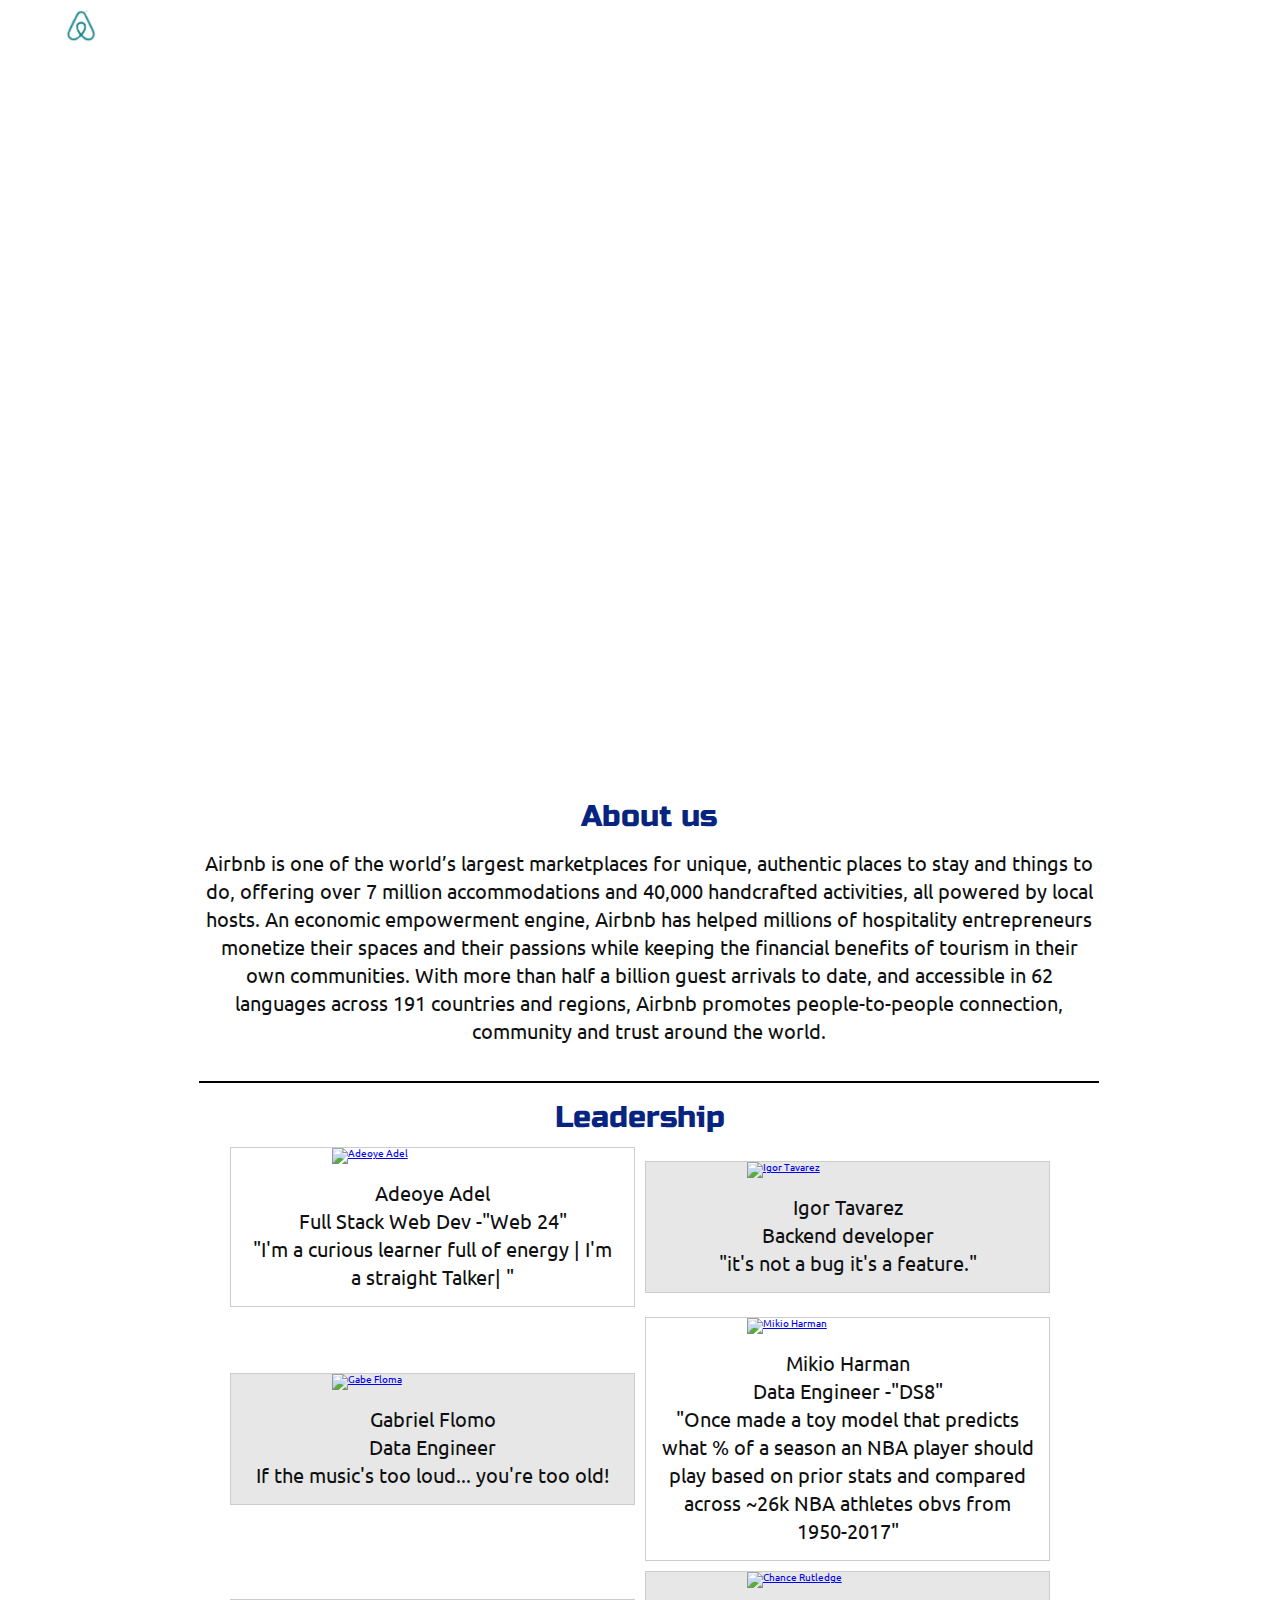
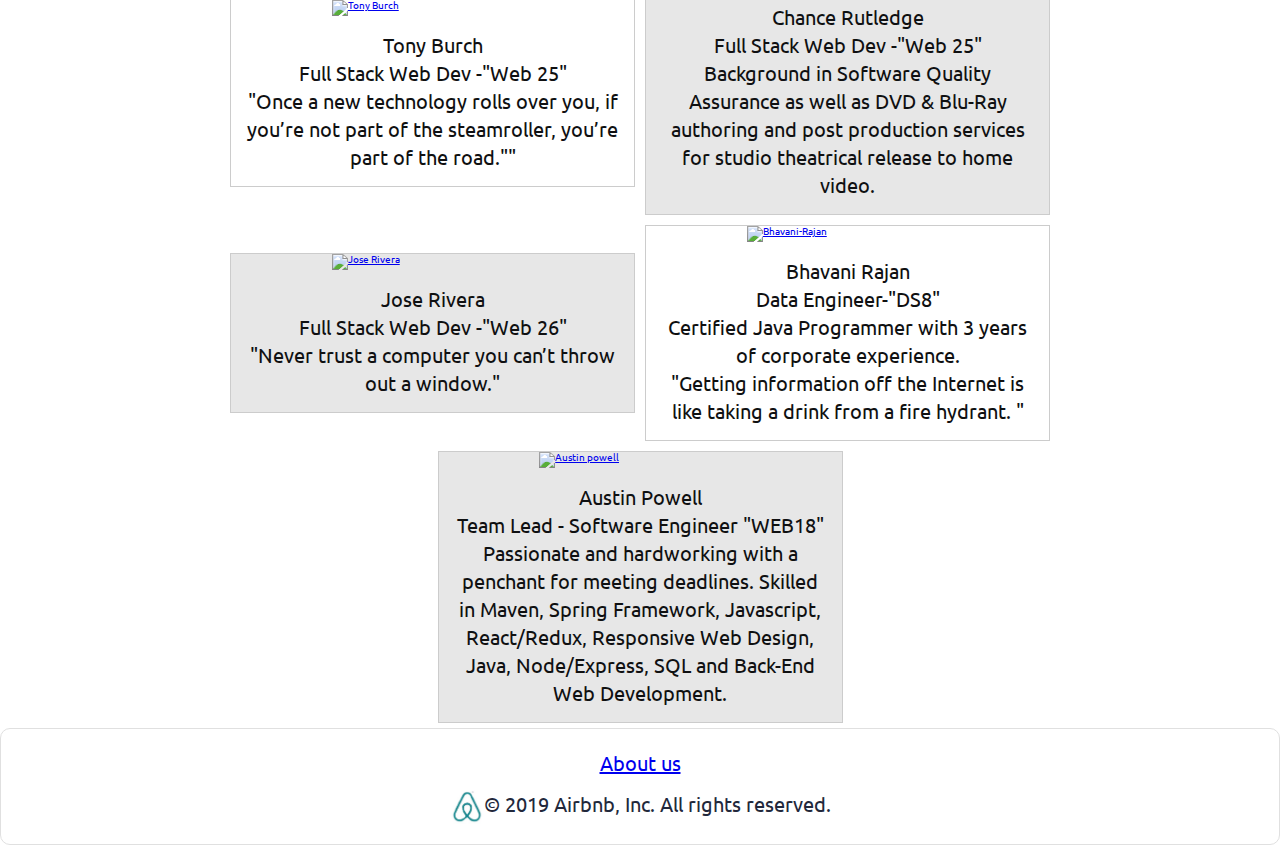
==== about.html @ b681012a "added link to footer for about us" ====
<!DOCTYPE html>
<html lang="en">
<head>
    <meta charset="UTF-8">
    <meta name="viewport" content="width=device-width, initial-scale=1.0">
    <meta http-equiv="X-UA-Compatible" content="ie=edge">
    <title>Airbnb Optimal Price</title>

    <link href="https://fonts.googleapis.com/css?family=Russo+One|Ubuntu" rel="stylesheet">
    <link href="css/index.css" rel="stylesheet">

</head>

<body>
<section class="about-heroimg">
    <!-- hero img -->
<header class="topsec">
    <div class="title">
        <a href="index.html"><img src="/img/ManyColorBelo23.jpg" style="width: 34px;"></img> </a>
    </div>
    <!-- top nav -->
    <div class="navcont">
        <nav>
            
        </nav>
            
    </div>
    <!-- end top nav -->
</header>
    
    <!-- container start -->
    <div class="about-herocont"></div>

</section>
    
    <!-- hero img ends -->
    <!-- Content starts -->
<div class="about-container about-home"> 
<section class="about-content about-One">
       
   <div class="about-content-section">
        <br><h4 style="width: 100%;text-align: center;">About us</h4>
        

        <p> Airbnb is one of the world’s largest marketplaces for unique, authentic places to stay and things to do, offering over 7 million accommodations and 40,000 handcrafted activities, all powered by local hosts. An economic empowerment engine, Airbnb has helped millions of hospitality entrepreneurs monetize their spaces and their passions while keeping the financial benefits of tourism in their own communities. With more than half a billion guest arrivals to date, and accessible in 62 languages across 191 countries and regions, Airbnb promotes people-to-people connection, community and trust around the world.


        </p>


    </div>
    <br><h4 style="width: 100%;text-align: center;">Leadership</h4><br>
    
    <div class="leadershipcont">

        <div class="leadership ">       
        <a target="_blank" href="https://github.com/adelaadeoye">
            <img src="https://avatars1.githubusercontent.com/u/15943549?s=460&v=4" alt="Adeoye Adel" width="600" height="400">
        </a>
        <div class="desc"> <p>Adeoye Adel <br> Full Stack Web Dev -"Web 24" <br> "I'm a curious learner full of energy | I'm a straight Talker| " </p></div>
        </div>
        
        <div class="leadership graybckrd">
        <a target="_blank" href="https://avatars1.githubusercontent.com/u/40846384?s=460&v=4">
            <img src="https://avatars1.githubusercontent.com/u/40846384?s=460&v=4" alt="Igor Tavarez" width="600" height="400">
        </a>
        <div class="desc"> <p>Igor Tavarez <br> Backend developer <br>"it's not a bug it's a feature."</p></div>
        </div>
        
        <div class="leadership graybckrd">
        <a target="_blank" href="https://github.com/Gabe-flomo">
            <img src="https://avatars0.githubusercontent.com/u/44428182?s=460&v=4" alt="Gabe Floma" width="600" height="400">
        </a>
        <div class="desc"><p>Gabriel Flomo <br> Data Engineer <br> If the music's too loud... you're too old!</p></div>
        </div>
        
        <div class="leadership">
        <a target="_blank" href="https://github.com/mpHarm88">
            <img src="https://avatars3.githubusercontent.com/u/49764112?s=460&v=4" alt="Mikio Harman" width="600" height="400">
        </a>
        <div class="desc"><p>Mikio Harman<br> Data Engineer -"DS8"<br> "Once made a toy model that predicts what % of a season an NBA player should play based on prior stats and compared across ~26k NBA athletes obvs from 1950-2017"    </p>
        </div>
        </div>
        <div class="leadership ">
        <a target="_blank" href="https://github.com/TLBdev">
            <img src="https://avatars1.githubusercontent.com/u/55675539?s=460&v=4" alt="Tony Burch" width="600" height="400">
        </a>
        <div class="desc"> <p>Tony Burch <br> Full Stack Web Dev -"Web 25" <br> "Once a new technology rolls over you, if you’re not part of the steamroller, you’re part of the road."" </p></div>
        </div>
        <div class="leadership graybckrd">
        <a target="_blank" href="https://github.com/crutledgedev">
            <img src="https://avatars0.githubusercontent.com/u/55863225?s=460&v=4" alt="Chance Rutledge" width="600" height="400">
        </a>
        <div class="desc"><p>Chance Rutledge <br> Full Stack Web Dev -"Web 25" <br> Background in Software Quality Assurance as well as DVD & Blu-Ray authoring and post production services for studio theatrical release to home video.</p></div>
        </div>
        <div class="leadership graybckrd">
        <a target="_blank" href="https://github.com/Jrive204">
            <img src="https://avatars1.githubusercontent.com/u/56930065?s=460&v=4" alt="Jose Rivera" width="600" height="400">
        </a>
        <div class="desc"><p>Jose Rivera <br> Full Stack Web Dev -"Web 26" <br> "Never trust a computer you can’t throw out a window." </p></div>
        </div>
        <div class="leadership">
            <a target="_blank" href="https://github.com/Bhavani-Rajan">
                <img src="https://ca.slack-edge.com/T4JUEB3ME-UFJQV2R0F-37e141b1c14b-512" alt="Bhavani-Rajan" width="600" height="400">
            </a>
            <div class="desc"><p>Bhavani Rajan <br> Data Engineer-"DS8"<br> Certified Java Programmer with 3 years of corporate experience.<br>"Getting information off the Internet is like taking a drink from a fire hydrant.
                "</p></div>
        </div>
        
        <div class="leadership graybckrd">
        <a target="_blank" href="https://github.com/A-Powell">
            <img src="https://ca.slack-edge.com/T4JUEB3ME-UFCL8RU10-76fb344edc27-512" alt="Austin powell" width="600" height="400">
        </a>
        <div class="desc"><p>Austin Powell<br> Team Lead - Software Engineer "WEB18"<br> Passionate and hardworking with a penchant for meeting deadlines. Skilled in Maven, Spring Framework, Javascript, React/Redux, Responsive Web Design, Java, Node/Express, SQL and Back-End Web Development. 

        </p></div>
        </div>
    </div>


    </div>
    <footer>
            <div style="padding-bottom: 1%;">
                <a href="about.html"><p>About us</p></a>
            </div>
            <div style="display: flex;">
                <img src="/img/ManyColorBelo23.jpg" style="width: 34px;" alt="copyright"></img>
                <p>© 2019 Airbnb, Inc. All rights reserved.</p>
            </div>
        </footer>
</section>

</div>
---- css/index.css ----
/* http://meyerweb.com/eric/tools/css/reset/ 
   v2.0 | 20110126
   License: none (public domain)
*/
html,
body,
div,
span,
applet,
object,
iframe,
h1,
h2,
h3,
h4,
h5,
h6,
p,
blockquote,
pre,
a,
abbr,
acronym,
address,
big,
cite,
code,
del,
dfn,
em,
img,
ins,
kbd,
q,
s,
samp,
small,
strike,
strong,
sub,
sup,
tt,
var,
b,
u,
i,
center,
dl,
dt,
dd,
ol,
ul,
li,
fieldset,
form,
label,
legend,
table,
caption,
tbody,
tfoot,
thead,
tr,
th,
td,
article,
aside,
canvas,
details,
embed,
figure,
figcaption,
footer,
header,
hgroup,
menu,
nav,
output,
ruby,
section,
summary,
time,
mark,
audio,
video {
  margin: 0;
  padding: 0;
  border: 0;
  font-size: 100%;
  font: inherit;
  vertical-align: baseline;
}
/* HTML5 display-role reset for older browsers */
article,
aside,
details,
figcaption,
figure,
footer,
header,
hgroup,
menu,
nav,
section {
  display: block;
}
body {
  line-height: 1;
}
ol,
ul {
  list-style: none;
}
blockquote,
q {
  quotes: none;
}
blockquote:before,
blockquote:after,
q:before,
q:after {
  content: '';
  content: none;
}
table {
  border-collapse: collapse;
  border-spacing: 0;
}
* {
  box-sizing: border-box;
}
html {
  font-size: 62.5%;
}
html,
body {
  font-family: 'Ubuntu', sans-serif;
  color: #0f1011;
}
h1,
h2,
h3,
h4,
h5 {
  font-family: 'Russo One', sans-serif;
  color: #072580;
}
h1 {
  font-size: 6rem;
  color: white;
}
@media (max-width: 500px) {
  h1 {
    font-size: 5rem;
  }
}
h2 {
  padding-top: 2%;
  font-size: 3.2rem;
}
h3 {
  font-size: 2.8rem;
}
h4 {
  font-size: 3rem;
}
p {
  font-size: 2rem;
  line-height: 1.4;
}
@media (max-width: 500px) {
  p {
    font-size: 1.7rem;
  }
}
.container {
  background-color: whitesmoke;
  width: 100%;
  margin: 0 auto;
}
@media (max-width: 500px) {
  .container {
    margin: 0 auto;
  }
}
.topsec {
  display: flex;
  flex-wrap: wrap;
  align-items: center;
  background-color: white;
  padding: 9px;
  padding-left: 5%;
  padding-right: 5%;
  position: fixed ;
  width: 100%;
  margin: 0 auto;
}
.topsec .title {
  width: 50%;
}
.topsec .navcont {
  width: 50%;
  margin: 0 auto;
}
@media (max-width: 500px) {
  .topsec .navcont {
    align-items: center;
    justify-content: flex-start;
    width: auto;
  }
}
.topsec .navcont nav {
  display: flex;
  justify-content: flex-end;
}
.topsec .navcont nav .btn {
  display: block;
  background-color: #db3742;
  width: 120px;
  height: 35px;
  font-size: 2rem;
  border-radius: 10px;
  color: white;
}
@media (max-width: 500px) {
  .topsec .navcont nav .btn {
    border-radius: 0px;
  }
}
footer {
  width: 100%;
  margin: 0 auto;
  color: #22283B;
  background: white;
  padding: 20px 0;
  border: 1px double #e0e0e0;
  border-radius: 10px;
  display: flex;
  justify-content: center;
  align-items: center;
  flex-direction: column;
}
@media (max-width: 850px) {
  footer {
    max-width: 800px;
    width: 100%;
    margin: 0 auto;
  }
}
@media (max-width: 500px) {
  footer {
    max-width: 800px;
    width: 100%;
    margin: 0 auto;
  }
}
.home .heroimg {
  width: 100%;
  margin: 0 auto;
  height: 100vh;
  background-position: center;
  background-size: cover;
  background-image: url(/img/berlin-hero2.jpg);
  display: flex;
}
@media (max-width: 500px) {
  .home .heroimg {
    width: 100%;
  }
}
.home .herocont {
  display: flex;
  flex-flow: column wrap;
  justify-content: center;
  align-items: center;
  width: 50%;
  height: 55%;
  text-align: center;
  margin-left: 25%;
  margin-top: 18%;
}
@media (max-width: 500px) {
  .home .herocont {
    width: 100%;
    margin-left: 0;
    margin-top: 25%;
  }
}
.home .herocont .Berlin {
  color: whitesmoke;
  font-size: 15rem;
  font-family: 'Bree Serif', serif;
  font-weight: 900;
}
.home .herocont .btn {
  display: block;
  background-color: #db3742;
  width: 120px;
  height: 35px;
  font-size: 2rem;
  border-radius: 10px;
  color: white;
}
@media (max-width: 500px) {
  .home .herocont .btn {
    border-radius: 0px;
  }
}
.home .One {
  background-color: rgba(15, 16, 17, 0.1);
  align-items: center;
  width: 100%;
}
.home .two {
  align-content: 0;
  justify-content: space-evenly !important;
}
.home .three {
  background-color: rgba(15, 16, 17, 0.1);
}
.home .content {
  text-align: center;
  padding-bottom: 50px;
  display: flex;
  flex-flow: row wrap;
  justify-content: center;
  align-items: 0;
  margin: 0 auto;
}
.home .content .content-one-img {
  padding-top: 2%;
  display: flex;
  flex-wrap: wrap;
}
.home .content h1 {
  width: 100%;
  padding-top: 4%;
}
.home .content h4 {
  padding-top: 2%;
  padding-bottom: 3%;
}
.home .content .content-section {
  display: flex;
  flex-flow: column wrap;
  justify-content: flex-end;
  align-items: center;
  width: 29%;
  padding-top: 4%;
  padding-bottom: 4%;
  border-bottom: 2px solid black;
  margin: 1%;
}
.home .content .content-section .flag {
  display: inline;
}
.home .content .content-section .guest1 {
  border-radius: 40%;
  margin-bottom: 5%;
}
@media (max-width: 850px) {
  .home .content .content-section {
    width: 100%;
    margin: 0 auto;
  }
}
@media (max-width: 500px) {
  .home .content .content-section {
    width: 100%;
    margin: 0 auto;
  }
}
.about-heroimg {
  background-image: url(/img/about-hero.jpg);
  width: 100%;
  margin: 0 auto;
  height: 85vh;
  object-fit: cover;
  background-position: center;
  background-size: cover;
  display: flex;
}
@media (max-width: 850px) {
  .about-heroimg {
    background-position: right;
  }
}
.about-container {
  max-width: 900px;
  width: 90%;
  margin: 0 auto;
}
@media (max-width: 500px) {
  .about-container {
    margin: 0 auto;
  }
}
.about-container .about-content-section {
  display: flex;
  flex-flow: row wrap;
  justify-content: flex-start;
  align-items: center;
  width: 100%;
  padding-top: 3%;
  padding-bottom: 4%;
  border-bottom: 2px solid black;
  margin: 1%;
}
.about-container .about-content-section h4 {
  padding-bottom: 2%;
}
.about-container .about-content-section p {
  text-align: center;
}
.about-container .about-content-section .guest1 {
  border-radius: 40%;
  margin-bottom: 5%;
}
@media (max-width: 850px) {
  .about-container .about-content-section {
    width: 100%;
    margin: 0 auto;
  }
}
@media (max-width: 500px) {
  .about-container .about-content-section {
    width: 100%;
    margin: 0 auto;
  }
}
.about-container .leadershipcont {
  display: flex;
  flex-flow: row wrap;
  justify-content: center;
  align-items: center;
  width: 100%;
}
.about-container .leadershipcont img {
  margin-left: 25%;
}
.about-container .leadershipcont .graybckrd {
  background-color: rgba(15, 16, 17, 0.1);
}
.about-container .leadershipcont .leadership {
  margin: 0 auto;
  width: 45%;
  margin: 5px;
  border: 1px solid #ccc;
}
@media (max-width: 500px) {
  .about-container .leadershipcont .leadership {
    width: 100%;
    margin: 0 auto;
  }
}
@media (max-width: 850px) {
  .about-container .leadershipcont .leadership {
    width: 100%;
    margin: 0 auto;
  }
}
.about-container .leadershipcont div.leadership:hover {
  border: 1px solid #777;
}
.about-container .leadershipcont div.leadership img {
  width: 50%;
  height: auto;
}
.about-container .leadershipcont div.desc {
  padding: 15px;
  text-align: center;
}
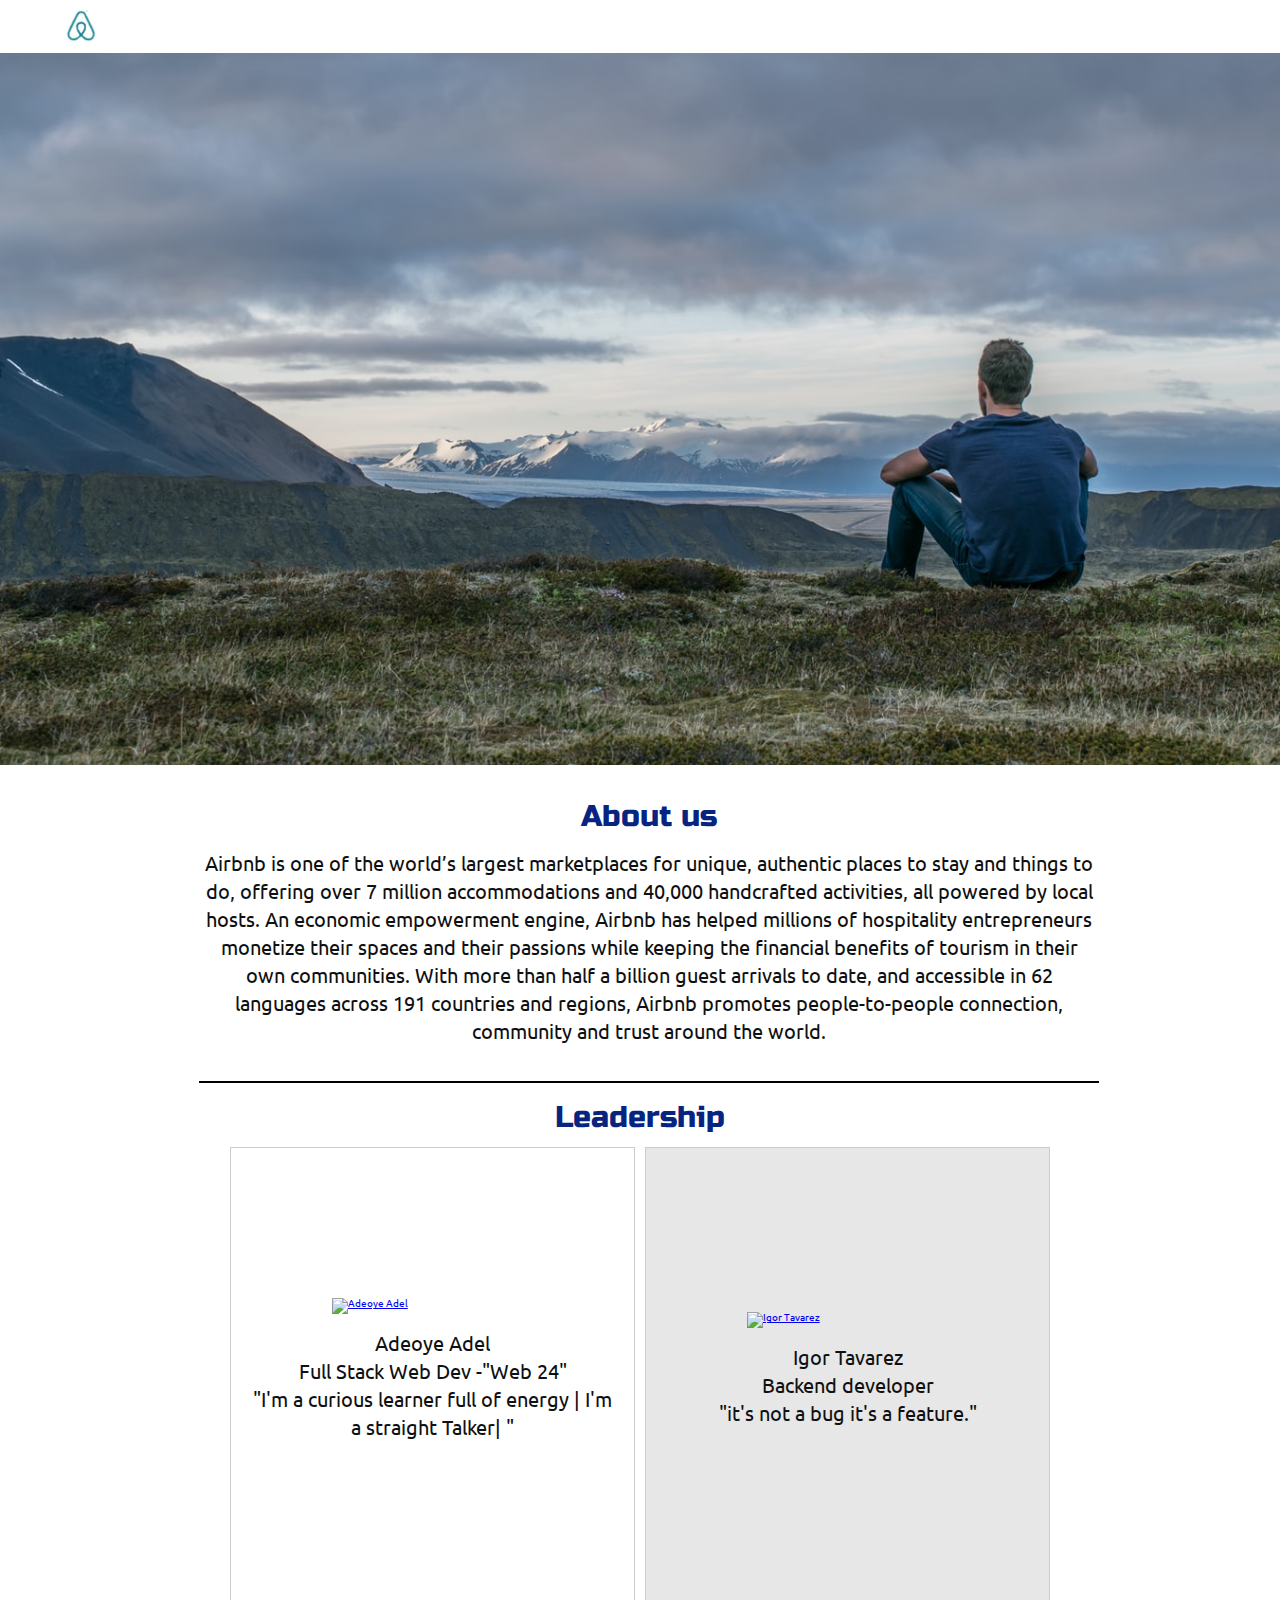
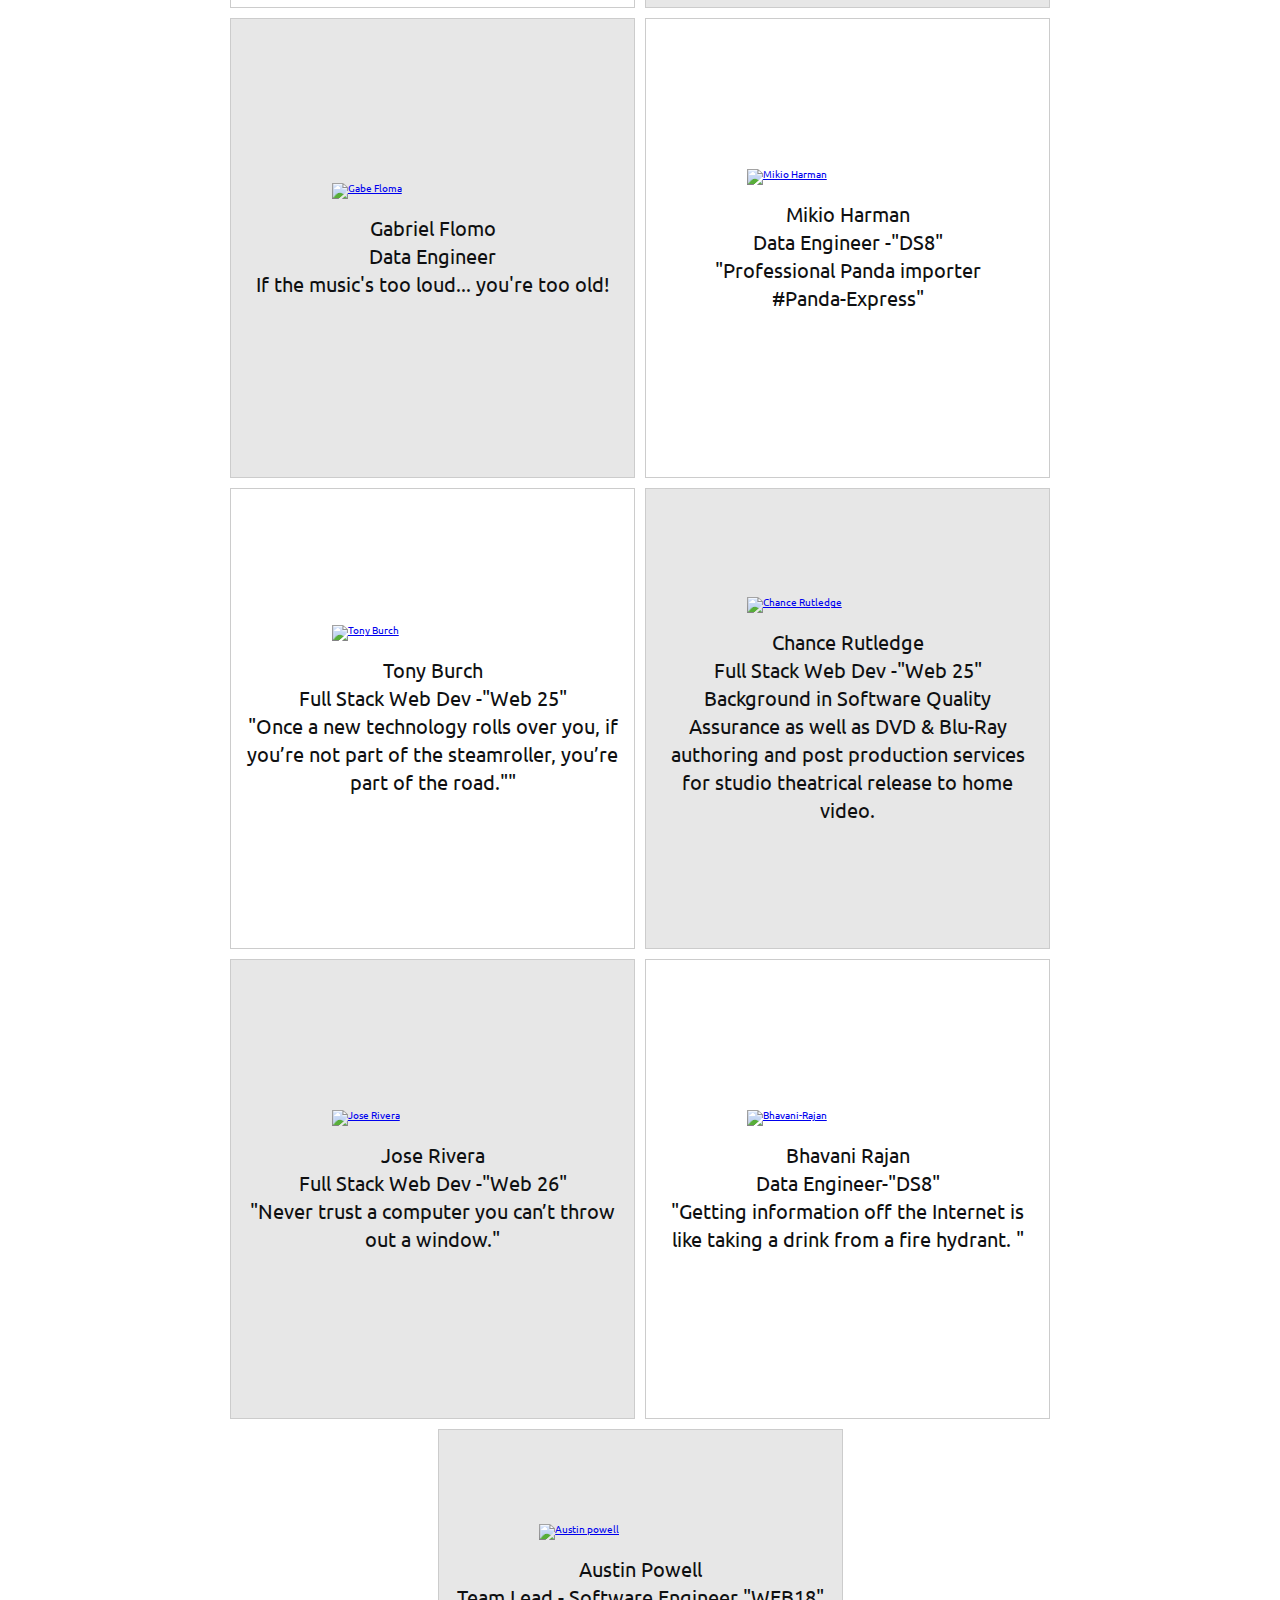
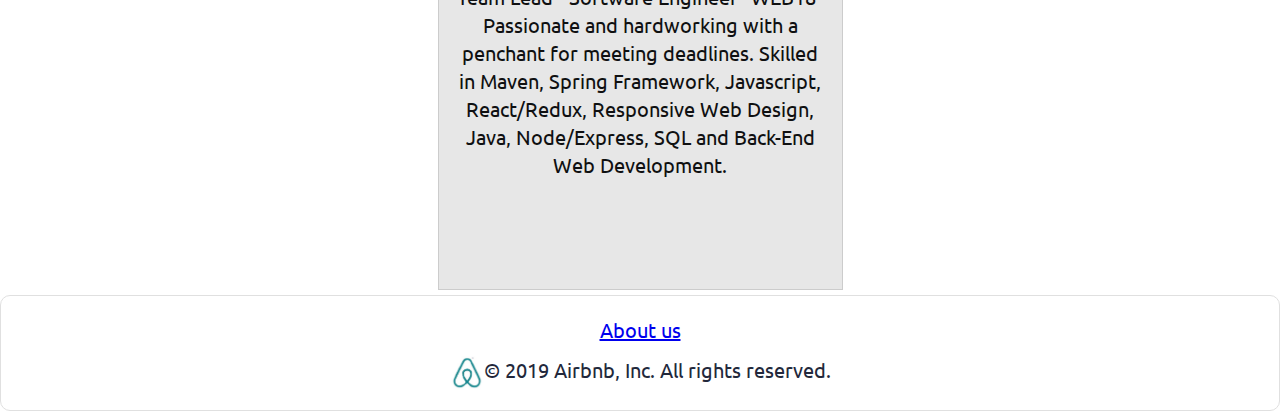
==== commit a5e9bebd: "Merge pull request #4 from Jrive204/Jose-Rivera" ====
--- a/about.html
+++ b/about.html
@@ -78,7 +78,7 @@
         <a target="_blank" href="https://github.com/mpHarm88">
             <img src="https://avatars3.githubusercontent.com/u/49764112?s=460&v=4" alt="Mikio Harman" width="600" height="400">
         </a>
-        <div class="desc"><p>Mikio Harman<br> Data Engineer -"DS8"<br> "Once made a toy model that predicts what % of a season an NBA player should play based on prior stats and compared across ~26k NBA athletes obvs from 1950-2017"    </p>
+        <div class="desc"><p>Mikio Harman<br> Data Engineer -"DS8"<br> "Professional Panda importer <br> #Panda-Express"    </p>
         </div>
         </div>
         <div class="leadership ">
@@ -103,7 +103,7 @@
             <a target="_blank" href="https://github.com/Bhavani-Rajan">
                 <img src="https://ca.slack-edge.com/T4JUEB3ME-UFJQV2R0F-37e141b1c14b-512" alt="Bhavani-Rajan" width="600" height="400">
             </a>
-            <div class="desc"><p>Bhavani Rajan <br> Data Engineer-"DS8"<br> Certified Java Programmer with 3 years of corporate experience.<br>"Getting information off the Internet is like taking a drink from a fire hydrant.
+            <div class="desc"><p>Bhavani Rajan <br> Data Engineer-"DS8"<br> "Getting information off the Internet is like taking a drink from a fire hydrant.
                 "</p></div>
         </div>
         
--- a/css/index.css
+++ b/css/index.css
@@ -395,6 +395,11 @@
     margin: 0 auto;
   }
 }
+@media (max-width: 850px) {
+  .about-container {
+    margin: 0 auto;
+  }
+}
 .about-container .about-content-section {
   display: flex;
   flex-flow: row wrap;
@@ -442,19 +447,27 @@
   background-color: rgba(15, 16, 17, 0.1);
 }
 .about-container .leadershipcont .leadership {
-  margin: 0 auto;
+  display: flex;
+  flex-direction: column;
+  justify-content: center;
+  margin: 0 auto;
+  height: 460.5px;
   width: 45%;
   margin: 5px;
   border: 1px solid #ccc;
 }
 @media (max-width: 500px) {
   .about-container .leadershipcont .leadership {
+    padding: 1%;
+    height: auto;
     width: 100%;
     margin: 0 auto;
   }
 }
 @media (max-width: 850px) {
   .about-container .leadershipcont .leadership {
+    padding: 1%;
+    height: auto;
     width: 100%;
     margin: 0 auto;
   }
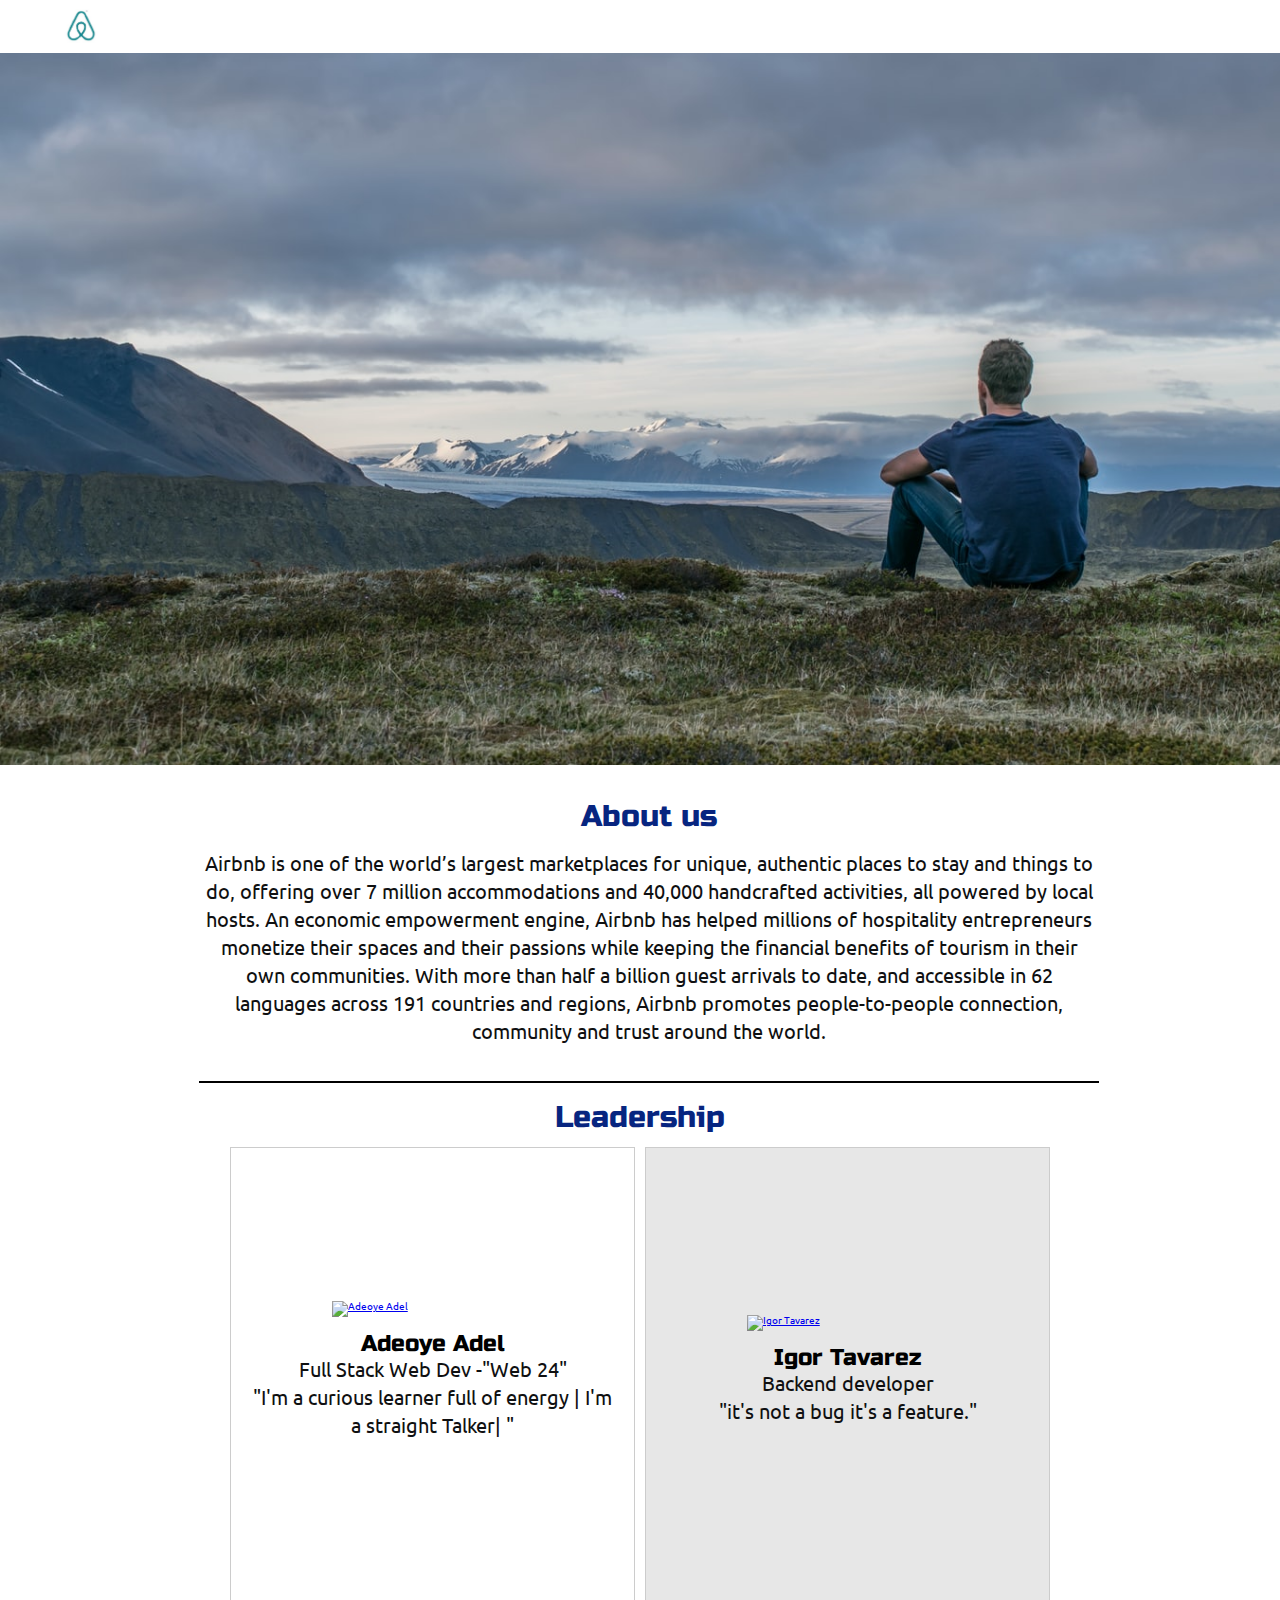
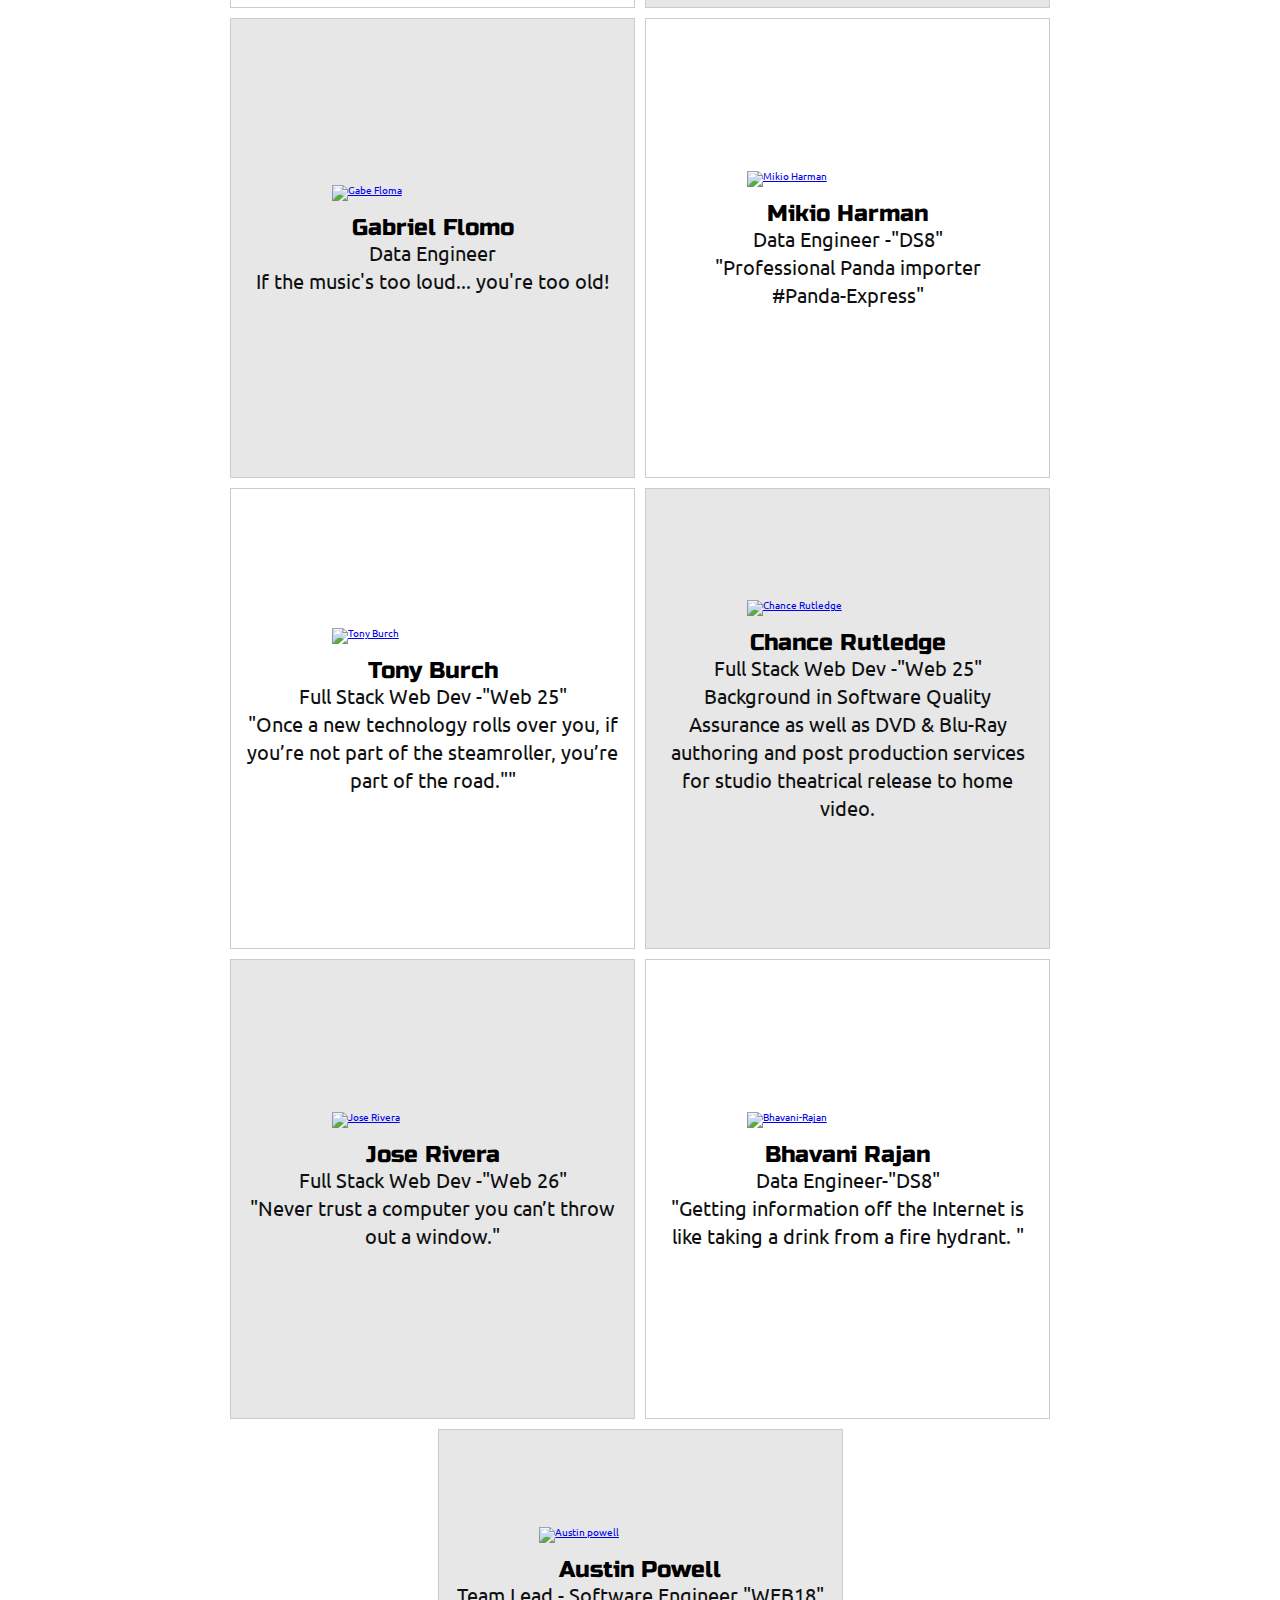
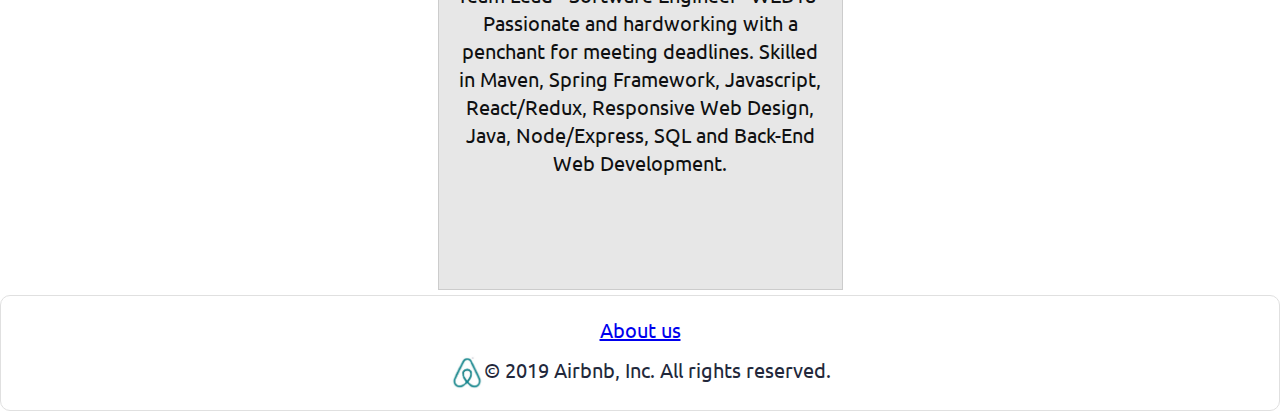
==== commit 44aa1209: "styled about us a bit with h5 names" ====
--- a/about.html
+++ b/about.html
@@ -12,122 +12,143 @@
 </head>
 
 <body>
-<section class="about-heroimg">
-    <!-- hero img -->
+<section class="about-heroimg" alt="man staring at mountains">
+<!-- hero img -->
 <header class="topsec">
+
     <div class="title">
         <a href="index.html"><img src="/img/ManyColorBelo23.jpg" style="width: 34px;"></img> </a>
     </div>
-    <!-- top nav -->
+<!-- top nav -->
     <div class="navcont">
         <nav>
-            
+
         </nav>
-            
-    </div>
-    <!-- end top nav -->
+   </div>
+<!-- end top nav -->
 </header>
     
-    <!-- container start -->
-    <div class="about-herocont"></div>
+
 
 </section>
-    
-    <!-- hero img ends -->
-    <!-- Content starts -->
+<!-- hero img ends -->
+
+<!-- Content starts -->
+<!-- Container starts -->
 <div class="about-container about-home"> 
+
 <section class="about-content about-One">
        
    <div class="about-content-section">
-        <br><h4 style="width: 100%;text-align: center;">About us</h4>
-        
+        <br><h4 style="width: 100%;text-align: center;">About us</h4>      
+        <p> Airbnb is one of the world’s largest marketplaces for unique, authentic places to stay and things to do, offering over 7 million accommodations and 40,000 handcrafted activities, all powered by local hosts. An economic empowerment engine, Airbnb has helped millions of hospitality entrepreneurs monetize their spaces and their passions while keeping the financial benefits of tourism in their own communities. With more than half a billion guest arrivals to date, and accessible in 62 languages across 191 countries and regions, Airbnb promotes people-to-people connection, community and trust around the world.
+        </p>
+   </div>
 
-        <p> Airbnb is one of the world’s largest marketplaces for unique, authentic places to stay and things to do, offering over 7 million accommodations and 40,000 handcrafted activities, all powered by local hosts. An economic empowerment engine, Airbnb has helped millions of hospitality entrepreneurs monetize their spaces and their passions while keeping the financial benefits of tourism in their own communities. With more than half a billion guest arrivals to date, and accessible in 62 languages across 191 countries and regions, Airbnb promotes people-to-people connection, community and trust around the world.
-
-
-        </p>
-
-
-    </div>
-    <br><h4 style="width: 100%;text-align: center;">Leadership</h4><br>
+       <br><h4 style="width: 100%;text-align: center;">Leadership</h4><br>
+<!-- Leadership photo section starts -->
     
     <div class="leadershipcont">
 
         <div class="leadership ">       
-        <a target="_blank" href="https://github.com/adelaadeoye">
+            <a target="_blank" href="https://github.com/adelaadeoye">
             <img src="https://avatars1.githubusercontent.com/u/15943549?s=460&v=4" alt="Adeoye Adel" width="600" height="400">
+            </a>
+        <div class="desc"><h5>Adeoye Adel</h5> 
+            <p>Full Stack Web Dev -"Web 24" <br> "I'm a curious learner full of energy | I'm a straight Talker| " </p></div>
+        
+    </div>
+        
+    <div class="leadership graybckrd">
+        <a target="_blank" href="https://avatars1.githubusercontent.com/u/40846384?s=460&v=4">
+        <img src="https://avatars1.githubusercontent.com/u/40846384?s=460&v=4" alt="Igor Tavarez" width="600" height="400">
+         </a>
+    <div class="desc"> <h5>Igor Tavarez</h5> <p>Backend developer <br>"it's not a bug it's a feature."</p>
+    </div>
+
+    </div>
+    
+    <div class="leadership graybckrd">
+        <a target="_blank" href="https://github.com/Gabe-flomo">
+        <img src="https://avatars0.githubusercontent.com/u/44428182?s=460&v=4" alt="Gabe Floma" width="600" height="400">
         </a>
-        <div class="desc"> <p>Adeoye Adel <br> Full Stack Web Dev -"Web 24" <br> "I'm a curious learner full of energy | I'm a straight Talker| " </p></div>
-        </div>
+    <div class="desc"> <h5>Gabriel Flomo</h5> <p>  Data Engineer <br> If the music's too loud... you're too old!</p>
+    </div>
+
+    </div>
+    
+    <div class="leadership">
+        <a target="_blank" href="https://github.com/mpHarm88">
+        <img src="https://avatars3.githubusercontent.com/u/49764112?s=460&v=4" alt="Mikio Harman" width="600" height="400">
+        </a>
+    <div class="desc"> <h5>Mikio Harman</h5> <p> Data Engineer -"DS8"<br> "Professional Panda importer <br> #Panda-Express"</p>
+    </div>
+
+    </div>
+
+    <div class="leadership ">
+        <a target="_blank" href="https://github.com/TLBdev">
+        <img src="https://avatars1.githubusercontent.com/u/55675539?s=460&v=4" alt="Tony Burch" width="600" height="400">
+        </a>
+    <div class="desc"> <h5>Tony Burch</h5> <p> Full Stack Web Dev -"Web 25" <br> "Once a new technology rolls over you, if you’re not part of the steamroller, you’re part of the road."" </p>
+    </div>
+
+    </div>
+
+    <div class="leadership graybckrd">
+        <a target="_blank" href="https://github.com/crutledgedev">
+        <img src="https://avatars0.githubusercontent.com/u/55863225?s=460&v=4" alt="Chance Rutledge" width="600" height="400">
+        </a>
+    <div class="desc"> <h5>Chance Rutledge</h5><p>Full Stack Web Dev -"Web 25" <br> Background in Software Quality Assurance as well as DVD & Blu-Ray authoring and post production services for studio theatrical release to home video.</p>
+    </div>
+
+    </div>
+
+    <div class="leadership graybckrd">
+        <a target="_blank" href="https://github.com/Jrive204">
+        <img src="https://avatars1.githubusercontent.com/u/56930065?s=460&v=4" alt="Jose Rivera" width="600" height="400">
+        </a>
+    <div class="desc"> <h5>Jose Rivera</h5><p>Full Stack Web Dev -"Web 26" <br> "Never trust a computer you can’t throw out a window." </p>
+    </div>
+
+    </div>
+
+    <div class="leadership">
+        <a target="_blank" href="https://github.com/Bhavani-Rajan">
+            <img src="https://ca.slack-edge.com/T4JUEB3ME-UFJQV2R0F-37e141b1c14b-512" alt="Bhavani-Rajan" width="600" height="400">
+        </a>
+        <div class="desc"> <h5>Bhavani Rajan</h5><p>Data Engineer-"DS8"<br> "Getting information off the Internet is like taking a drink from a fire hydrant.
+            "</p></div>
+    </div>
         
-        <div class="leadership graybckrd">
-        <a target="_blank" href="https://avatars1.githubusercontent.com/u/40846384?s=460&v=4">
-            <img src="https://avatars1.githubusercontent.com/u/40846384?s=460&v=4" alt="Igor Tavarez" width="600" height="400">
-        </a>
-        <div class="desc"> <p>Igor Tavarez <br> Backend developer <br>"it's not a bug it's a feature."</p></div>
-        </div>
-        
-        <div class="leadership graybckrd">
-        <a target="_blank" href="https://github.com/Gabe-flomo">
-            <img src="https://avatars0.githubusercontent.com/u/44428182?s=460&v=4" alt="Gabe Floma" width="600" height="400">
-        </a>
-        <div class="desc"><p>Gabriel Flomo <br> Data Engineer <br> If the music's too loud... you're too old!</p></div>
-        </div>
-        
-        <div class="leadership">
-        <a target="_blank" href="https://github.com/mpHarm88">
-            <img src="https://avatars3.githubusercontent.com/u/49764112?s=460&v=4" alt="Mikio Harman" width="600" height="400">
-        </a>
-        <div class="desc"><p>Mikio Harman<br> Data Engineer -"DS8"<br> "Professional Panda importer <br> #Panda-Express"    </p>
-        </div>
-        </div>
-        <div class="leadership ">
-        <a target="_blank" href="https://github.com/TLBdev">
-            <img src="https://avatars1.githubusercontent.com/u/55675539?s=460&v=4" alt="Tony Burch" width="600" height="400">
-        </a>
-        <div class="desc"> <p>Tony Burch <br> Full Stack Web Dev -"Web 25" <br> "Once a new technology rolls over you, if you’re not part of the steamroller, you’re part of the road."" </p></div>
-        </div>
-        <div class="leadership graybckrd">
-        <a target="_blank" href="https://github.com/crutledgedev">
-            <img src="https://avatars0.githubusercontent.com/u/55863225?s=460&v=4" alt="Chance Rutledge" width="600" height="400">
-        </a>
-        <div class="desc"><p>Chance Rutledge <br> Full Stack Web Dev -"Web 25" <br> Background in Software Quality Assurance as well as DVD & Blu-Ray authoring and post production services for studio theatrical release to home video.</p></div>
-        </div>
-        <div class="leadership graybckrd">
-        <a target="_blank" href="https://github.com/Jrive204">
-            <img src="https://avatars1.githubusercontent.com/u/56930065?s=460&v=4" alt="Jose Rivera" width="600" height="400">
-        </a>
-        <div class="desc"><p>Jose Rivera <br> Full Stack Web Dev -"Web 26" <br> "Never trust a computer you can’t throw out a window." </p></div>
-        </div>
-        <div class="leadership">
-            <a target="_blank" href="https://github.com/Bhavani-Rajan">
-                <img src="https://ca.slack-edge.com/T4JUEB3ME-UFJQV2R0F-37e141b1c14b-512" alt="Bhavani-Rajan" width="600" height="400">
-            </a>
-            <div class="desc"><p>Bhavani Rajan <br> Data Engineer-"DS8"<br> "Getting information off the Internet is like taking a drink from a fire hydrant.
-                "</p></div>
-        </div>
-        
-        <div class="leadership graybckrd">
+    <div class="leadership graybckrd">
         <a target="_blank" href="https://github.com/A-Powell">
             <img src="https://ca.slack-edge.com/T4JUEB3ME-UFCL8RU10-76fb344edc27-512" alt="Austin powell" width="600" height="400">
         </a>
-        <div class="desc"><p>Austin Powell<br> Team Lead - Software Engineer "WEB18"<br> Passionate and hardworking with a penchant for meeting deadlines. Skilled in Maven, Spring Framework, Javascript, React/Redux, Responsive Web Design, Java, Node/Express, SQL and Back-End Web Development. 
-
-        </p></div>
-        </div>
+    <div class="desc"> <h5>Austin Powell</h5><p> Team Lead - Software Engineer "WEB18"<br> Passionate and hardworking with a penchant for meeting deadlines. Skilled in Maven, Spring Framework, Javascript, React/Redux, Responsive Web Design, Java, Node/Express, SQL and Back-End Web Development. 
+    </p>
     </div>
 
+    </div>
+<!--End of Leadership photo content  -->
+    </div>
 
     </div>
-    <footer>
-            <div style="padding-bottom: 1%;">
-                <a href="about.html"><p>About us</p></a>
-            </div>
-            <div style="display: flex;">
-                <img src="/img/ManyColorBelo23.jpg" style="width: 34px;" alt="copyright"></img>
-                <p>© 2019 Airbnb, Inc. All rights reserved.</p>
-            </div>
-        </footer>
+<footer>
+
+    <div style="padding-bottom: 1%;">
+        <a href="about.html"><p>About us</p></a>
+    </div>
+
+    <div style="display: flex;">
+        <img src="/img/ManyColorBelo23.jpg" style="width: 34px;" alt="copyright"></img>
+        <p>© 2019 Airbnb, Inc. All rights reserved.</p>
+    </div>
+
+</footer>
+
 </section>
+<!-- end container -->
+</div>
 
-</div>+</body>--- a/css/index.css
+++ b/css/index.css
@@ -472,6 +472,10 @@
     margin: 0 auto;
   }
 }
+.about-container .leadershipcont .leadership h5 {
+  font-size: 2.3rem;
+  color: black;
+}
 .about-container .leadershipcont div.leadership:hover {
   border: 1px solid #777;
 }
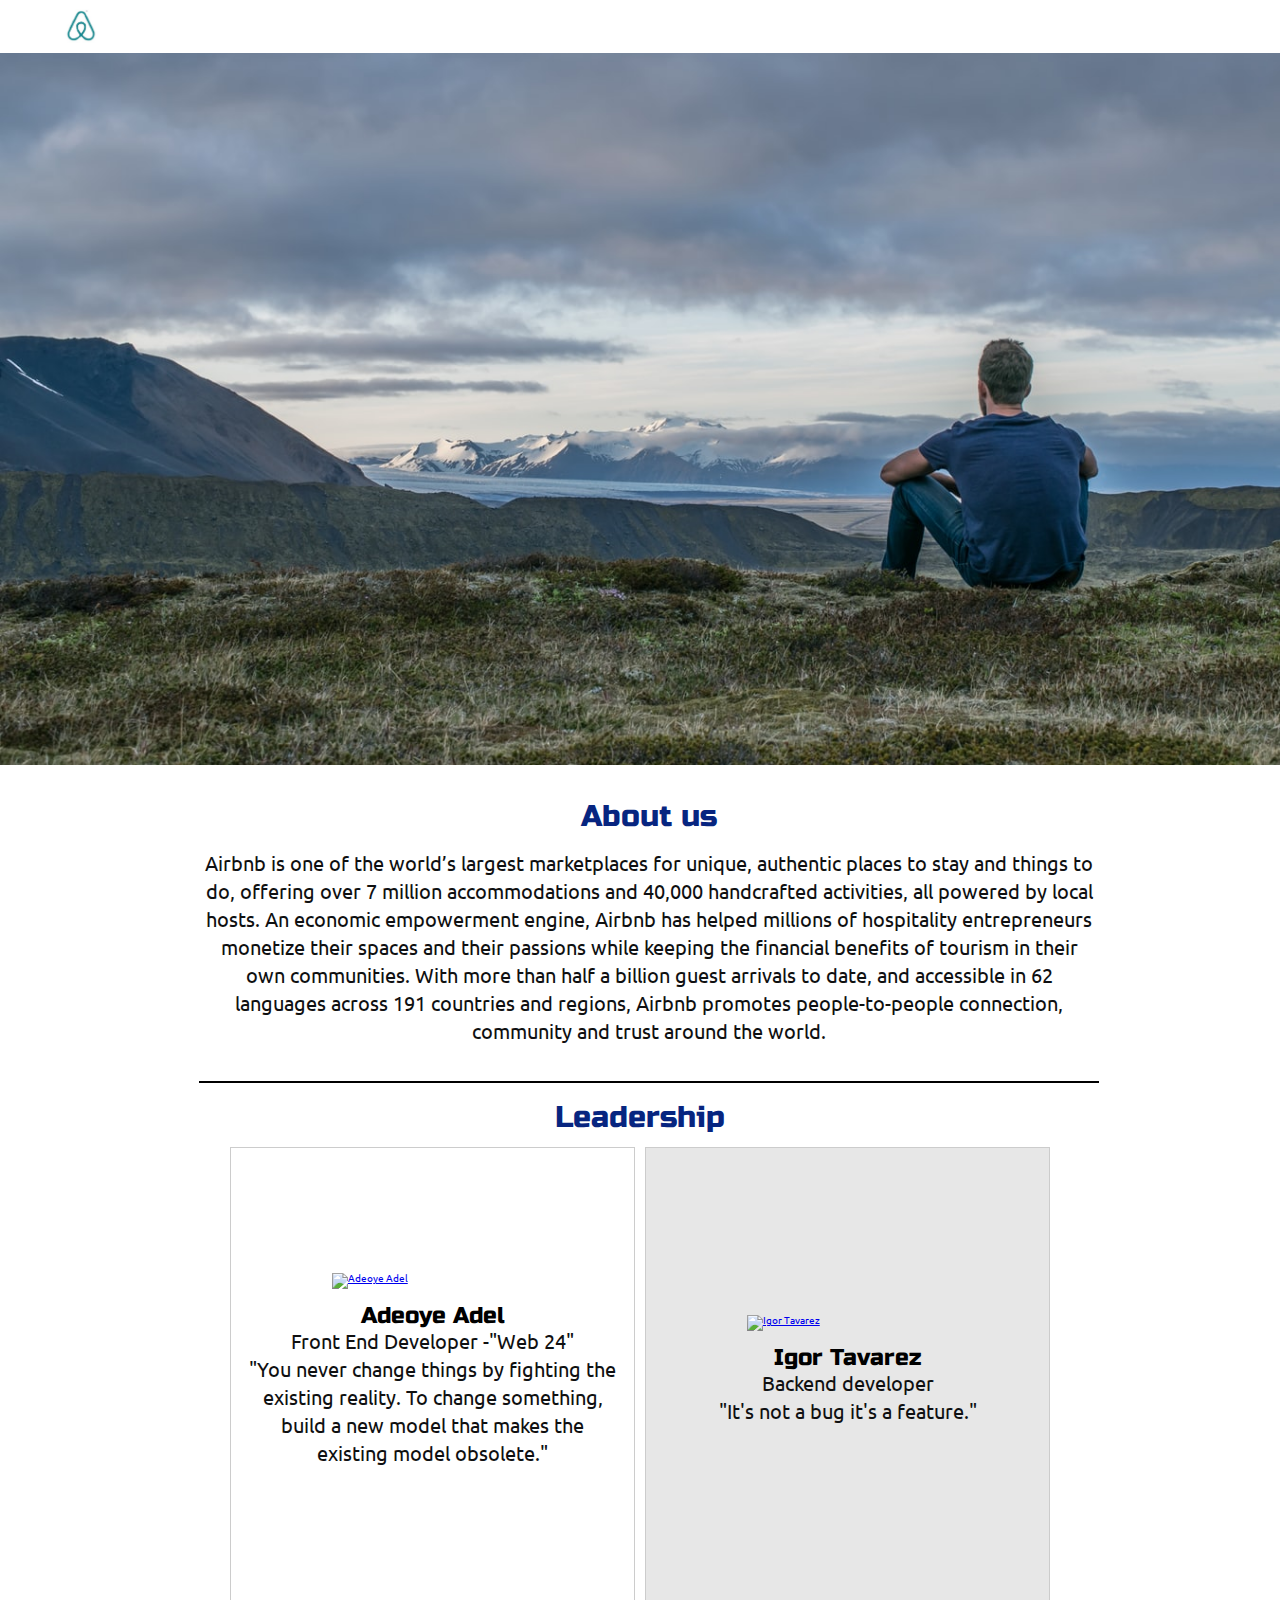
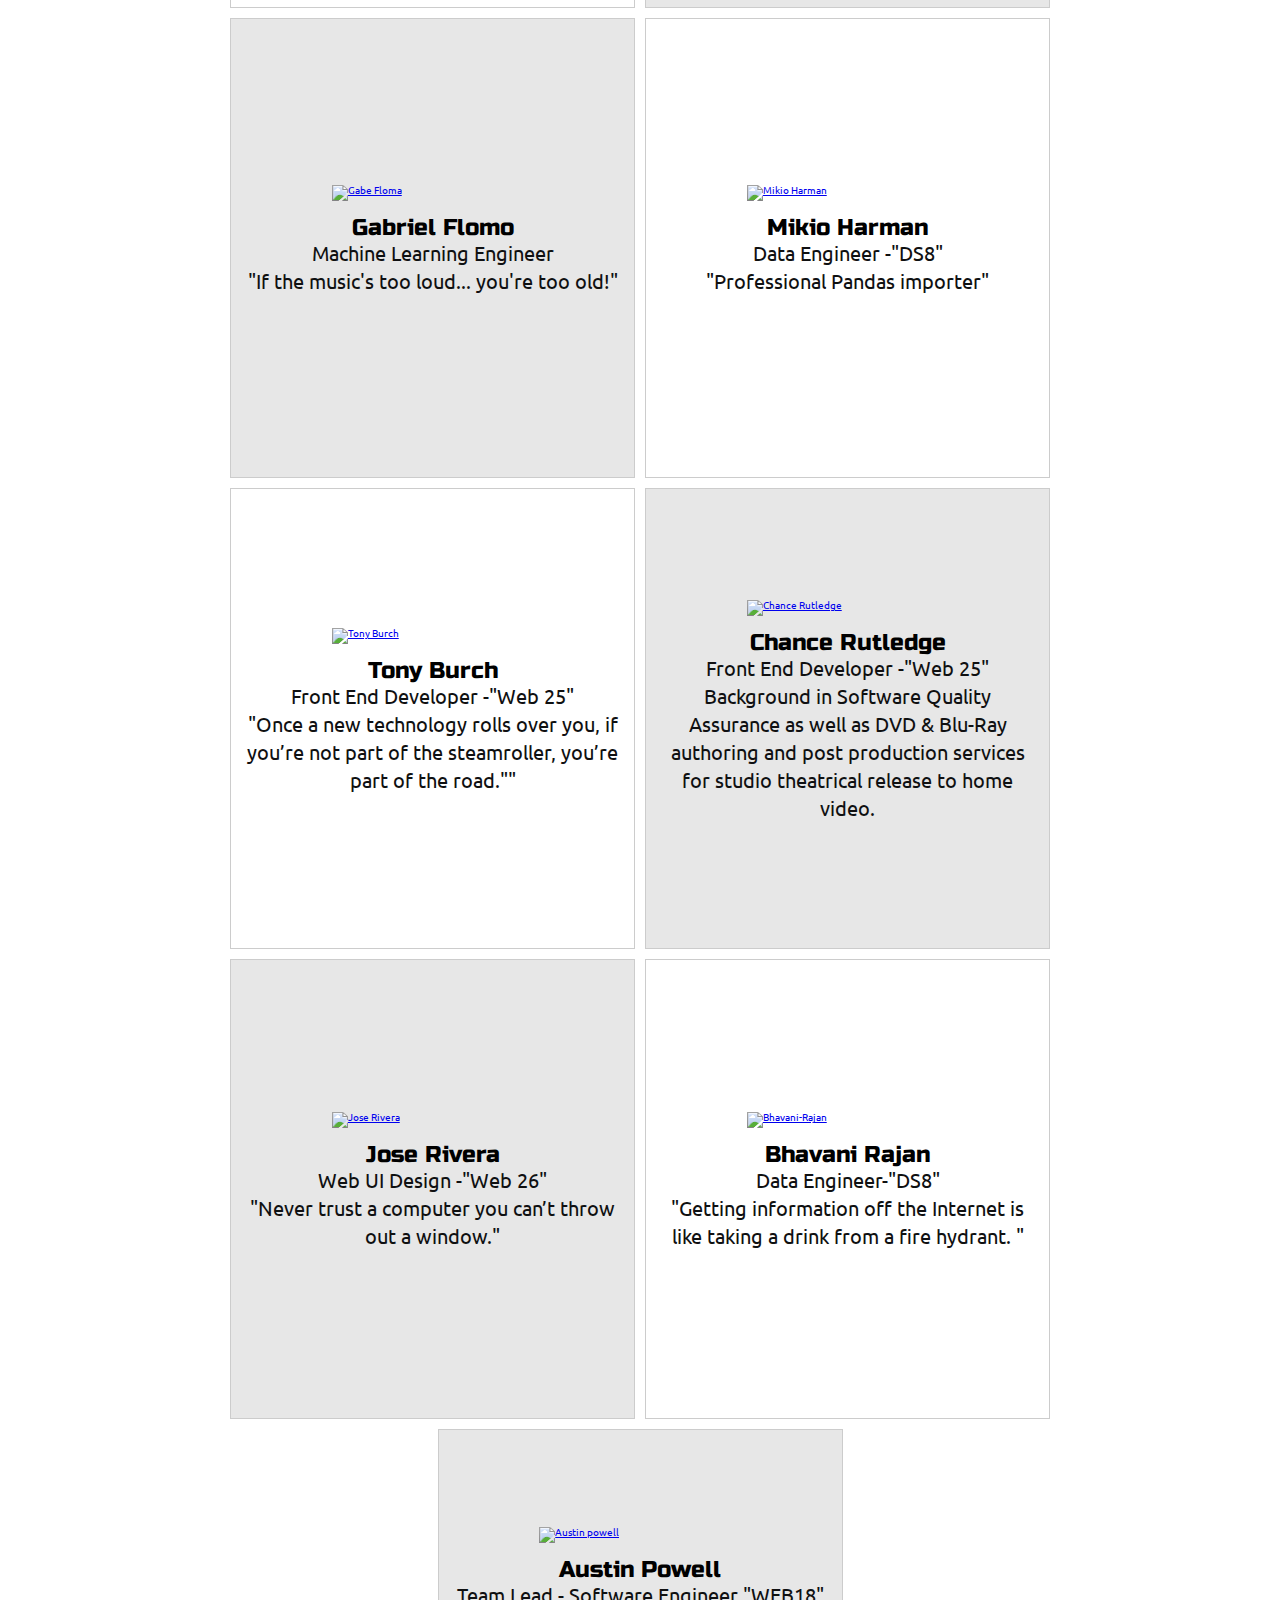
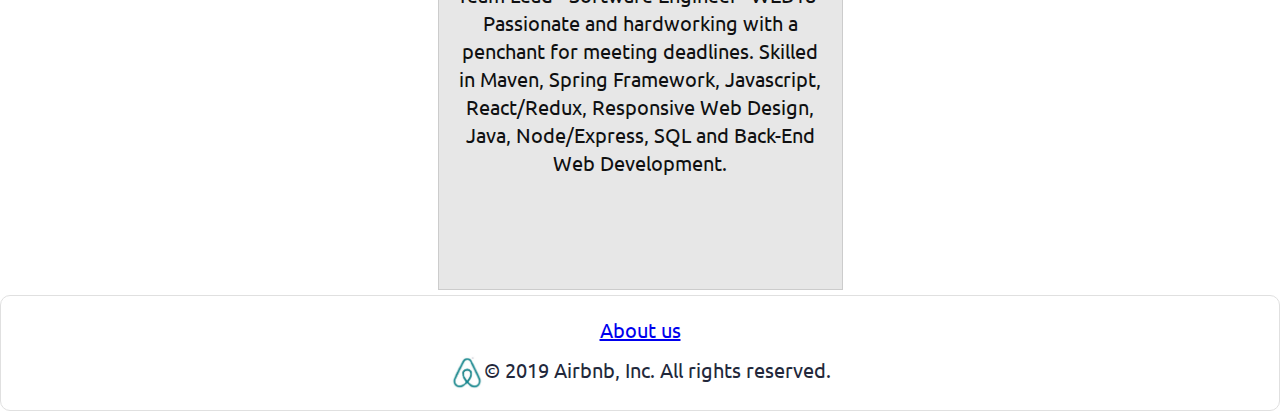
==== commit 522276ef: "finished minor tweeks" ====
--- a/about.html
+++ b/about.html
@@ -55,15 +55,16 @@
             <img src="https://avatars1.githubusercontent.com/u/15943549?s=460&v=4" alt="Adeoye Adel" width="600" height="400">
             </a>
         <div class="desc"><h5>Adeoye Adel</h5> 
-            <p>Full Stack Web Dev -"Web 24" <br> "I'm a curious learner full of energy | I'm a straight Talker| " </p></div>
+            <p> Front End Developer -"Web 24" <br> "You never change things by fighting the existing reality.
+                To change something, build a new model that makes the existing model obsolete." </p></div>
         
     </div>
         
     <div class="leadership graybckrd">
-        <a target="_blank" href="https://avatars1.githubusercontent.com/u/40846384?s=460&v=4">
+        <a target="_blank" href="https://github.com/itava0">
         <img src="https://avatars1.githubusercontent.com/u/40846384?s=460&v=4" alt="Igor Tavarez" width="600" height="400">
          </a>
-    <div class="desc"> <h5>Igor Tavarez</h5> <p>Backend developer <br>"it's not a bug it's a feature."</p>
+    <div class="desc"> <h5>Igor Tavarez</h5> <p>Backend developer <br>"It's not a bug it's a feature."</p>
     </div>
 
     </div>
@@ -72,7 +73,7 @@
         <a target="_blank" href="https://github.com/Gabe-flomo">
         <img src="https://avatars0.githubusercontent.com/u/44428182?s=460&v=4" alt="Gabe Floma" width="600" height="400">
         </a>
-    <div class="desc"> <h5>Gabriel Flomo</h5> <p>  Data Engineer <br> If the music's too loud... you're too old!</p>
+    <div class="desc"> <h5>Gabriel Flomo</h5> <p> Machine Learning Engineer <br> "If the music's too loud... you're too old!"</p>
     </div>
 
     </div>
@@ -81,7 +82,7 @@
         <a target="_blank" href="https://github.com/mpHarm88">
         <img src="https://avatars3.githubusercontent.com/u/49764112?s=460&v=4" alt="Mikio Harman" width="600" height="400">
         </a>
-    <div class="desc"> <h5>Mikio Harman</h5> <p> Data Engineer -"DS8"<br> "Professional Panda importer <br> #Panda-Express"</p>
+    <div class="desc"> <h5>Mikio Harman</h5> <p> Data Engineer -"DS8"<br> "Professional Pandas importer"</p>
     </div>
 
     </div>
@@ -90,7 +91,7 @@
         <a target="_blank" href="https://github.com/TLBdev">
         <img src="https://avatars1.githubusercontent.com/u/55675539?s=460&v=4" alt="Tony Burch" width="600" height="400">
         </a>
-    <div class="desc"> <h5>Tony Burch</h5> <p> Full Stack Web Dev -"Web 25" <br> "Once a new technology rolls over you, if you’re not part of the steamroller, you’re part of the road."" </p>
+    <div class="desc"> <h5>Tony Burch</h5> <p> Front End Developer -"Web 25" <br> "Once a new technology rolls over you, if you’re not part of the steamroller, you’re part of the road."" </p>
     </div>
 
     </div>
@@ -99,7 +100,7 @@
         <a target="_blank" href="https://github.com/crutledgedev">
         <img src="https://avatars0.githubusercontent.com/u/55863225?s=460&v=4" alt="Chance Rutledge" width="600" height="400">
         </a>
-    <div class="desc"> <h5>Chance Rutledge</h5><p>Full Stack Web Dev -"Web 25" <br> Background in Software Quality Assurance as well as DVD & Blu-Ray authoring and post production services for studio theatrical release to home video.</p>
+    <div class="desc"> <h5>Chance Rutledge</h5><p>Front End Developer -"Web 25" <br> Background in Software Quality Assurance as well as DVD & Blu-Ray authoring and post production services for studio theatrical release to home video.</p>
     </div>
 
     </div>
@@ -108,7 +109,7 @@
         <a target="_blank" href="https://github.com/Jrive204">
         <img src="https://avatars1.githubusercontent.com/u/56930065?s=460&v=4" alt="Jose Rivera" width="600" height="400">
         </a>
-    <div class="desc"> <h5>Jose Rivera</h5><p>Full Stack Web Dev -"Web 26" <br> "Never trust a computer you can’t throw out a window." </p>
+    <div class="desc"> <h5>Jose Rivera</h5><p> Web UI Design -"Web 26" <br> "Never trust a computer you can’t throw out a window." </p>
     </div>
 
     </div>
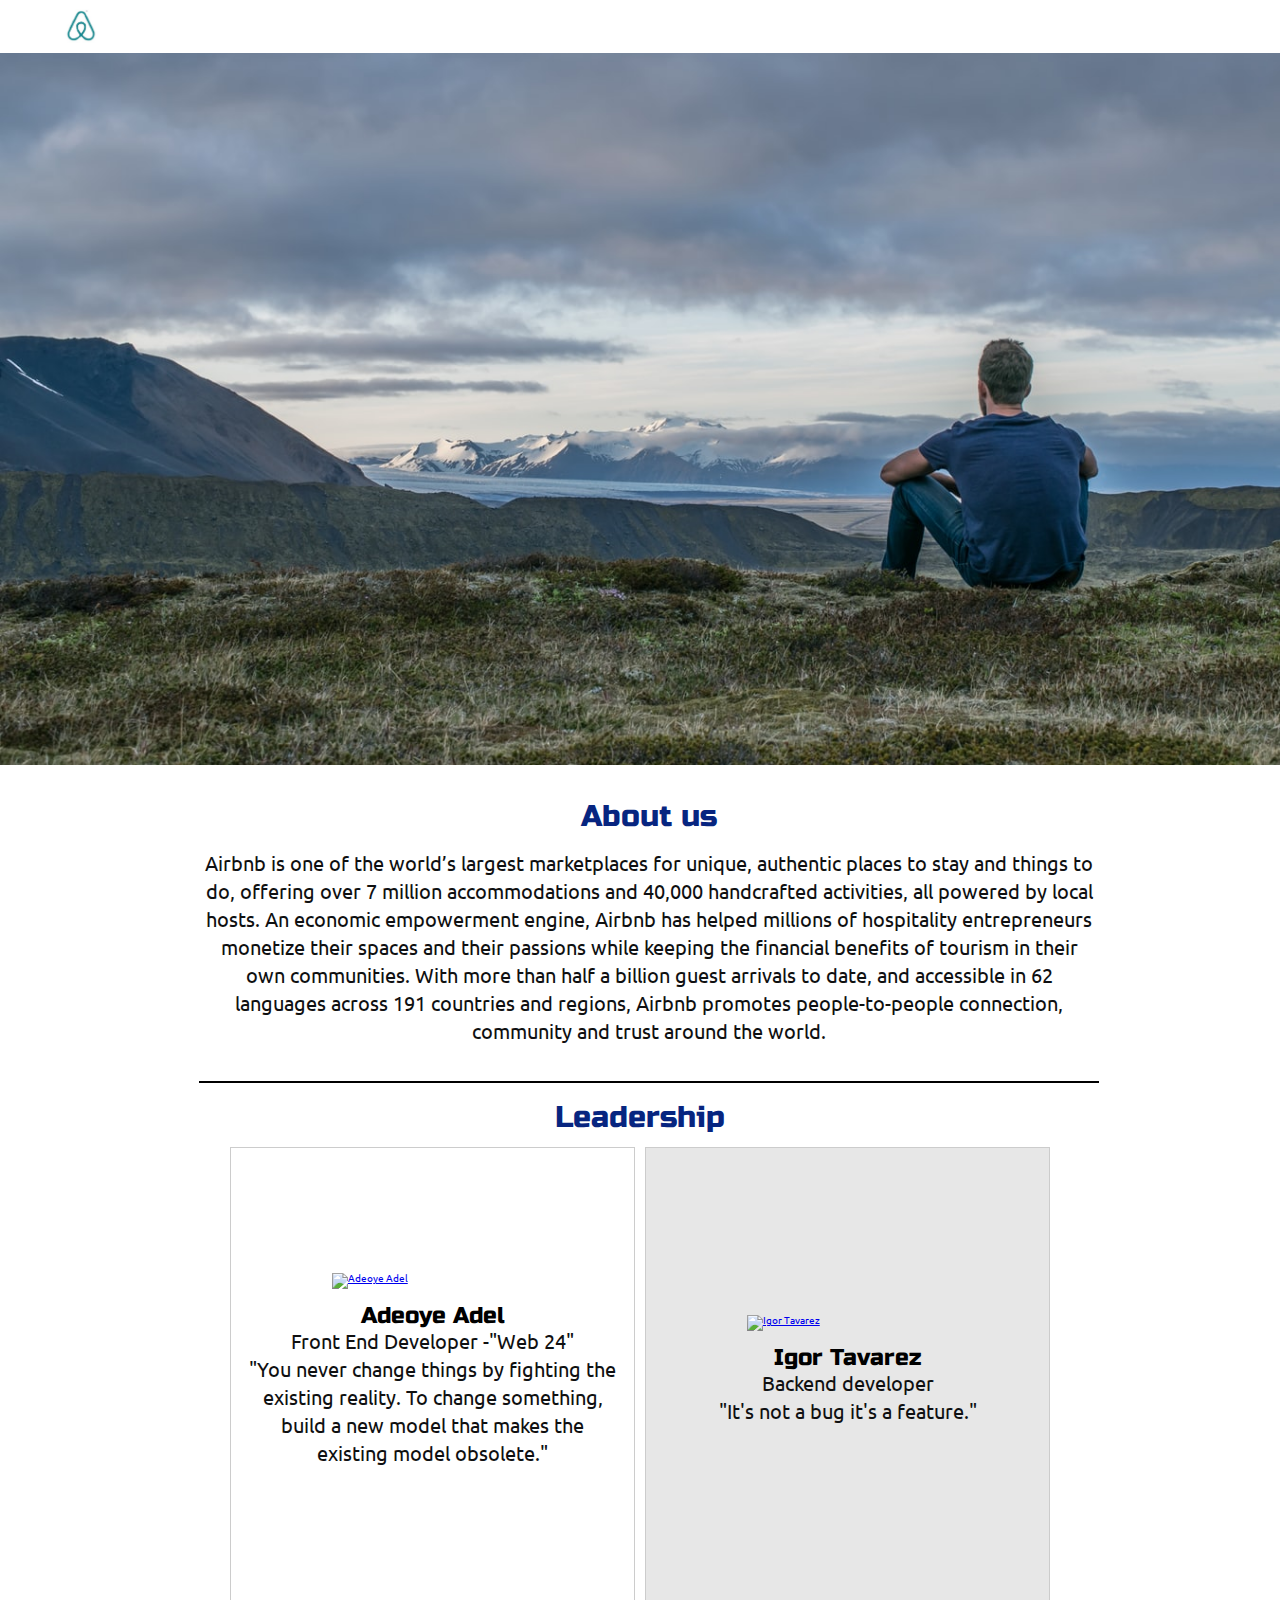
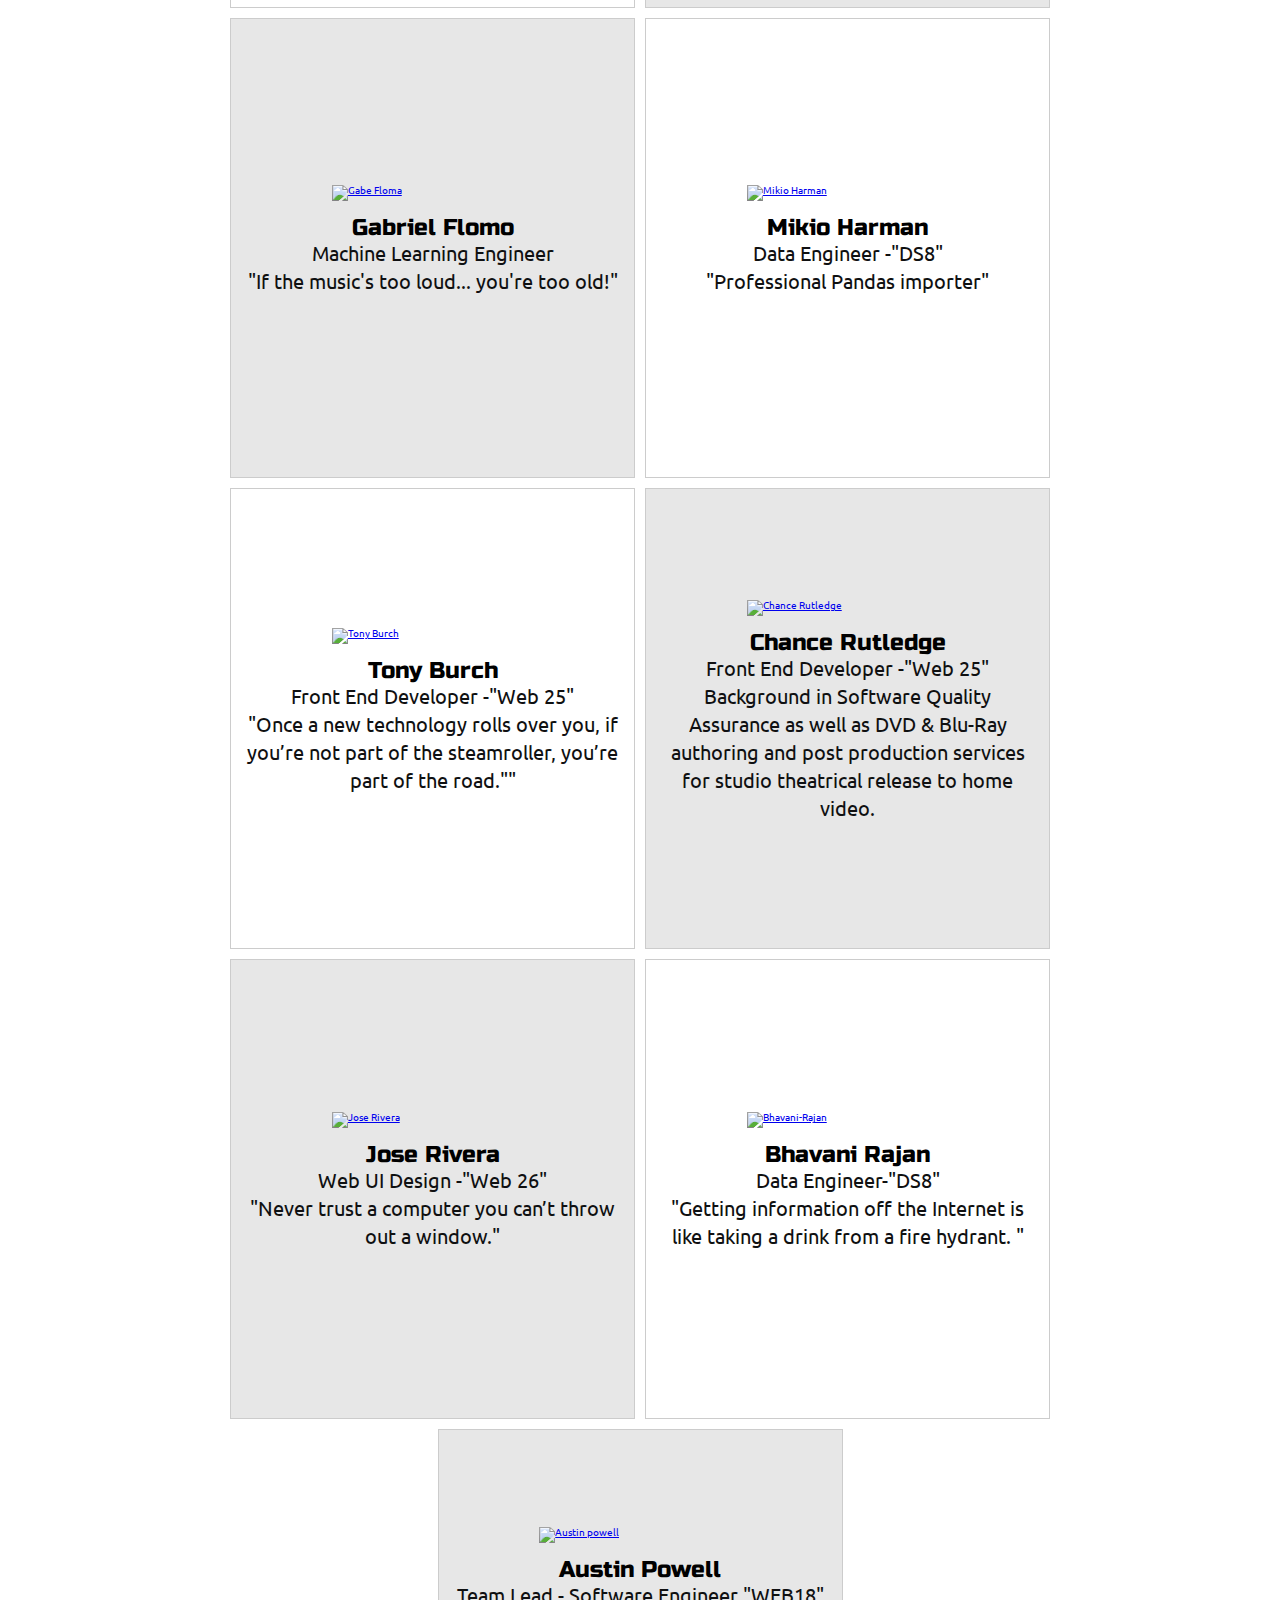
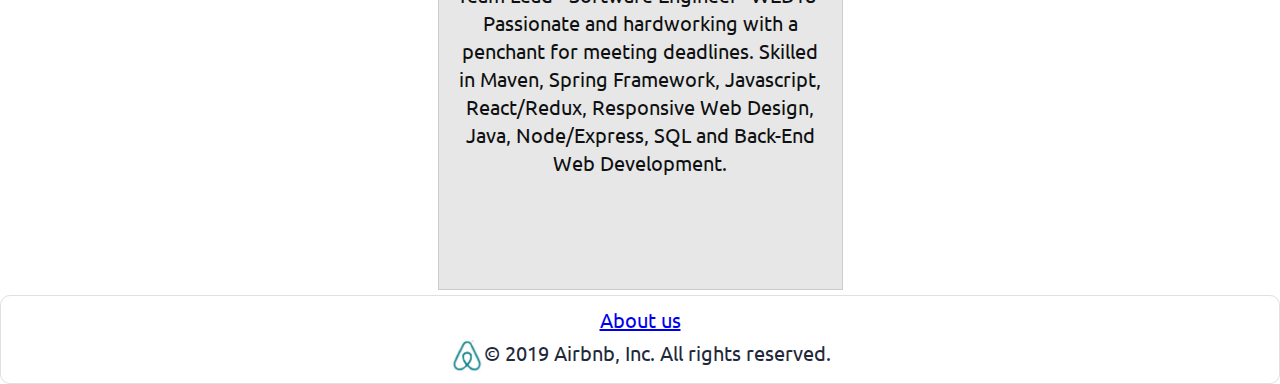
==== commit 5cbf8069: "fixed some footer stuff" ====
--- a/about.html
+++ b/about.html
@@ -17,7 +17,7 @@
 <header class="topsec">
 
     <div class="title">
-        <a href="index.html"><img src="/img/ManyColorBelo23.jpg" style="width: 34px;"></img> </a>
+        <a href="index.html"><img src="img/ManyColorBelo23.jpg" style="width: 34px;"></img> </a>
     </div>
 <!-- top nav -->
     <div class="navcont">
@@ -137,12 +137,12 @@
     </div>
 <footer>
 
-    <div style="padding-bottom: 1%;">
+    <div style="padding-bottom: 5px;">
         <a href="about.html"><p>About us</p></a>
     </div>
 
     <div style="display: flex;">
-        <img src="/img/ManyColorBelo23.jpg" style="width: 34px;" alt="copyright"></img>
+        <img src="img/ManyColorBelo23.jpg" style="width: 34px;" alt="copyright"></img>
         <p>© 2019 Airbnb, Inc. All rights reserved.</p>
     </div>
 
--- a/css/index.css
+++ b/css/index.css
@@ -216,7 +216,7 @@
 .topsec .navcont nav .btn {
   display: block;
   background-color: #db3742;
-  width: 120px;
+  width: auto;
   height: 35px;
   font-size: 2rem;
   border-radius: 10px;
@@ -232,7 +232,7 @@
   margin: 0 auto;
   color: #22283B;
   background: white;
-  padding: 20px 0;
+  padding: 10px 0;
   border: 1px double #e0e0e0;
   border-radius: 10px;
   display: flex;
@@ -295,7 +295,7 @@
 .home .herocont .btn {
   display: block;
   background-color: #db3742;
-  width: 120px;
+  width: auto;
   height: 35px;
   font-size: 2rem;
   border-radius: 10px;
